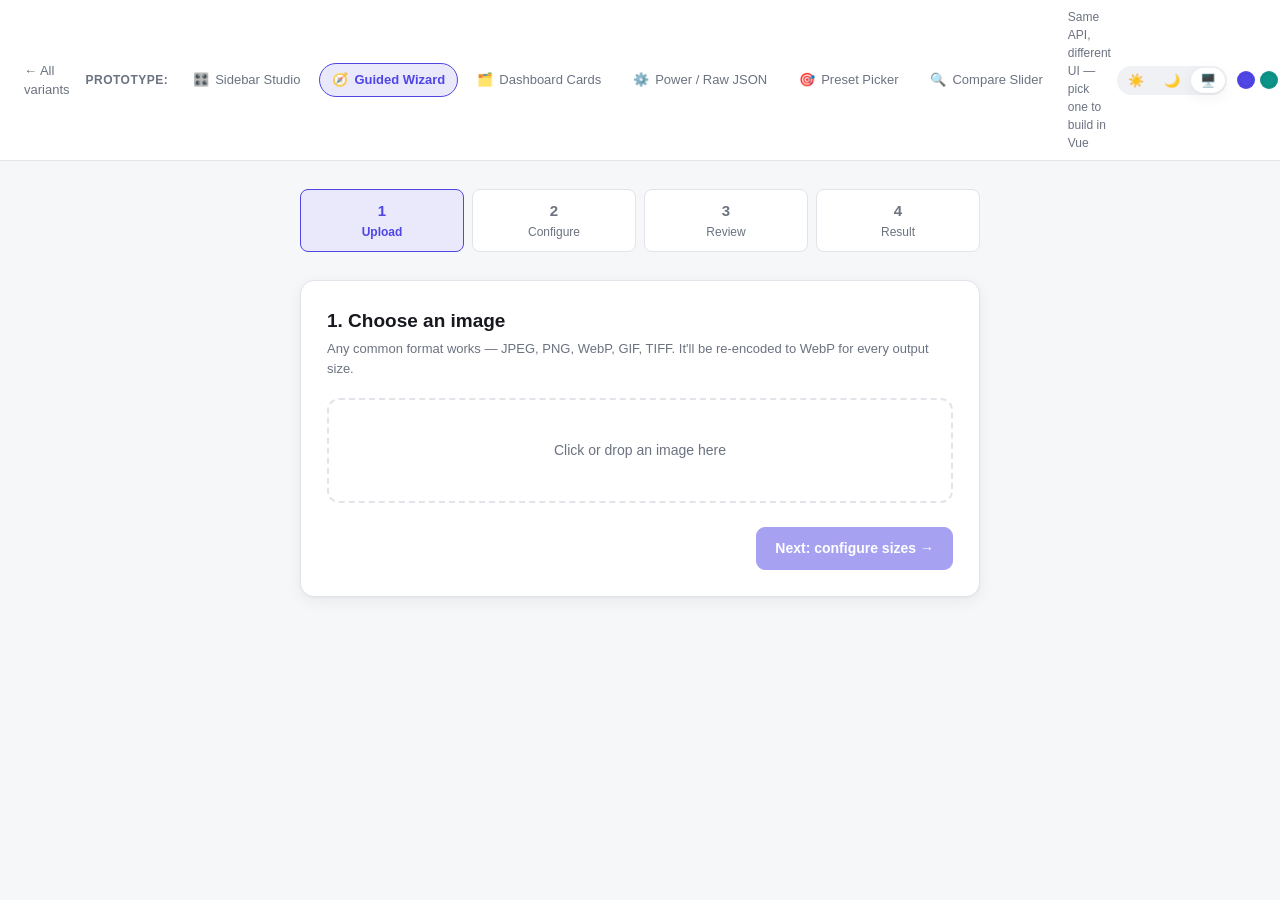
==== public/frontend/variants/v2-wizard.html @ 37bf633f "Add frontend UI: shared assets and layout variants Static frontend for the image resizer under publi" ====
<!doctype html>
<html lang="en">
<head>
<meta charset="utf-8" />
<meta name="viewport" content="width=device-width, initial-scale=1" />
<title>Guided Wizard — Image Resizer</title>
<link rel="stylesheet" href="../shared/base.css" />
<script src="../shared/theme.js"></script>
<style>
  body { padding-bottom: 60px; }
  .wrap { max-width: 720px; margin: 0 auto; padding: 28px 20px; }

  .steps { display: flex; gap: 8px; margin-bottom: 28px; }
  .step-dot {
    flex: 1;
    text-align: center;
    padding: 10px 6px;
    border-radius: 8px;
    background: var(--surface);
    border: 1px solid var(--border);
    font-size: 12px;
    color: var(--text-dim);
  }
  .step-dot.active { border-color: var(--accent); color: var(--accent); background: var(--accent-dim); font-weight: 700; }
  .step-dot.done { color: var(--success); }
  .step-dot b { display: block; font-size: 15px; }

  .panel { background: var(--surface); border: 1px solid var(--border); border-radius: 14px; padding: 26px; box-shadow: var(--shadow); }
  .panel h2 { margin: 0 0 4px; font-size: 19px; }
  .panel .hint { color: var(--text-dim); font-size: 13px; margin: 0 0 20px; }

  .dropzone {
    border: 2px dashed var(--border);
    border-radius: 12px;
    padding: 40px 20px;
    text-align: center;
    cursor: pointer;
    color: var(--text-dim);
  }
  .dropzone.drag { border-color: var(--accent); background: var(--accent-dim); color: var(--accent); }
  .dropzone img { max-height: 220px; border-radius: 8px; margin-bottom: 10px; }
  .dropzone .fname { font-size: 13px; color: var(--text); }

  .size-card {
    border: 1px solid var(--border);
    border-radius: 12px;
    padding: 16px;
    margin-bottom: 14px;
    position: relative;
  }
  .size-card .remove { position: absolute; top: 10px; right: 12px; border: none; background: none; font-size: 18px; color: var(--text-dim); cursor: pointer; }
  .size-card .remove:hover { color: var(--danger); }
  .field-row { display: grid; grid-template-columns: 1fr 1fr; gap: 12px; margin-bottom: 10px; }
  .field { display: flex; flex-direction: column; gap: 4px; }
  .field label { font-size: 12px; color: var(--text-dim); }
  .field input, .field select { border: 1px solid var(--border); border-radius: 7px; padding: 8px 10px; font-size: 14px; }
  .mode-picker { display: flex; gap: 6px; flex-wrap: wrap; }
  .mode-picker button {
    border: 1px solid var(--border); background: var(--surface); border-radius: 999px; padding: 6px 12px; font-size: 12px; cursor: pointer;
  }
  .mode-picker button.active { background: var(--accent); border-color: var(--accent); color: #fff; font-weight: 600; }
  .quality-row { display: flex; align-items: center; gap: 10px; }
  .quality-row input[type=range] { flex: 1; }
  .checkbox-row { display: flex; align-items: center; gap: 6px; margin-top: 10px; font-size: 13px; }

  .add-card-btn {
    width: 100%; border: 1.5px dashed var(--border); background: none; border-radius: 12px; padding: 14px; font-size: 13px; color: var(--text-dim); cursor: pointer;
  }
  .add-card-btn:hover { border-color: var(--accent); color: var(--accent); }

  .nav-row { display: flex; justify-content: space-between; margin-top: 24px; }
  .btn { border: 1px solid var(--border); background: var(--surface); border-radius: 9px; padding: 10px 18px; font-size: 14px; cursor: pointer; }
  .btn.primary { background: var(--accent); border-color: var(--accent); color: #fff; font-weight: 600; }
  .btn.primary:disabled { opacity: .5; }
  .btn:disabled { opacity: .4; cursor: default; }

  .review-row { display: flex; justify-content: space-between; padding: 10px 0; border-bottom: 1px solid var(--border); font-size: 13px; }
  .review-row:last-child { border-bottom: none; }

  .error-box { background: var(--danger-dim); color: var(--danger); border-radius: 8px; padding: 10px 12px; font-size: 13px; margin-top: 14px; white-space: pre-wrap; }

  .status-line { display: flex; align-items: center; gap: 10px; margin-bottom: 18px; }
  .badge { font-size: 12px; padding: 4px 11px; border-radius: 999px; font-weight: 600; }
  .badge.pending, .badge.processing { background: var(--warn-dim); color: var(--warn); }
  .badge.completed { background: var(--success-dim); color: var(--success); }
  .badge.partially_completed { background: var(--warn-dim); color: var(--warn); }
  .badge.failed, .badge.expired { background: var(--danger-dim); color: var(--danger); }
  .spinner { width: 14px; height: 14px; border: 2px solid var(--border); border-top-color: var(--accent); border-radius: 50%; animation: spin .7s linear infinite; }
  @keyframes spin { to { transform: rotate(360deg); } }
  .out-grid { display: grid; grid-template-columns: repeat(auto-fill, minmax(180px, 1fr)); gap: 12px; }
  .out-card { border: 1px solid var(--border); border-radius: 10px; overflow: hidden; }
  .out-card img { width: 100%; display: block; aspect-ratio: 1; object-fit: contain; background: var(--surface-2); }
  .out-meta { padding: 8px 10px; font-size: 12px; color: var(--text-dim); }
  .out-meta b { color: var(--text); }
</style>
</head>
<body>
  <div id="variant-bar"></div>

  <div class="wrap">
    <div class="steps" id="steps"></div>
    <div class="panel" id="panel"></div>
  </div>

<script src="../shared/api.js"></script>
<script src="../shared/switcher.js"></script>
<script src="../shared/lightbox.js"></script>
<script>
renderVariantBar('wizard');
renderThemeChanger('variant-bar');
initLightbox();

const STEP_NAMES = ['Upload', 'Configure', 'Review', 'Result'];
let step = 0;
let file = null;
let sizes = [defaultSize({ width: 800, height: 600, mode: 'cover' })];
let sizeSeq = 1;
sizes[0]._id = 0;

function renderSteps() {
  document.getElementById('steps').innerHTML = STEP_NAMES.map((name, i) => `
    <div class="step-dot ${i === step ? 'active' : i < step ? 'done' : ''}">
      <b>${i < step ? '✓' : i + 1}</b>${name}
    </div>
  `).join('');
}

function goto(n) { step = n; render(); }

function render() {
  renderSteps();
  const panel = document.getElementById('panel');
  if (step === 0) panel.innerHTML = renderUpload();
  else if (step === 1) panel.innerHTML = renderConfigure();
  else if (step === 2) panel.innerHTML = renderReview();
  else panel.innerHTML = renderResult();
  wireStep();
}

function renderUpload() {
  return `
    <h2>1. Choose an image</h2>
    <p class="hint">Any common format works — JPEG, PNG, WebP, GIF, TIFF. It'll be re-encoded to WebP for every output size.</p>
    <div class="dropzone" id="dropzone">
      ${file ? `<img id="preview" /><div class="fname" id="fname"></div>` : `Click or drop an image here`}
    </div>
    <input type="file" id="file-input" accept="image/*" style="display:none" />
    <div class="nav-row">
      <span></span>
      <button class="btn primary" id="next-btn" ${file ? '' : 'disabled'}>Next: configure sizes →</button>
    </div>
  `;
}

function renderConfigure() {
  return `
    <h2>2. Configure output sizes</h2>
    <p class="hint">Add as many target sizes as you need (up to 10 per request). Each has its own mode, quality and upscale rule.</p>
    <div id="size-cards">
      ${sizes.map(sizeCardHtml).join('')}
    </div>
    <button class="add-card-btn" id="add-size">+ Add another size</button>
    <div class="nav-row">
      <button class="btn" id="back-btn">← Back</button>
      <button class="btn primary" id="next-btn" ${sizes.length ? '' : 'disabled'}>Next: review →</button>
    </div>
  `;
}

function sizeCardHtml(s) {
  return `
  <div class="size-card" data-id="${s._id}">
    ${sizes.length > 1 ? `<button class="remove" data-remove="${s._id}">&times;</button>` : ''}
    <div class="field-row">
      <div class="field"><label>Width (px)</label><input type="number" min="1" data-field="width" data-id="${s._id}" value="${s.width}" /></div>
      <div class="field"><label>Height (px)</label><input type="number" min="1" data-field="height" data-id="${s._id}" value="${s.height}" /></div>
    </div>
    <div class="field" style="margin-bottom:10px">
      <label>Fit mode</label>
      <div class="mode-picker">
        ${MODES.map(m => `<button type="button" data-mode="${m}" data-id="${s._id}" class="${m === s.mode ? 'active' : ''}">${m}</button>`).join('')}
      </div>
    </div>
    <div class="field">
      <label>Quality (${s.quality})</label>
      <div class="quality-row"><input type="range" min="0" max="100" data-field="quality" data-id="${s._id}" value="${s.quality}" /></div>
    </div>
    <div class="checkbox-row">
      <input type="checkbox" data-field="allow_upscale" data-id="${s._id}" ${s.allow_upscale ? 'checked' : ''} id="up-${s._id}" />
      <label for="up-${s._id}">Allow upscaling past the source's native size</label>
    </div>
  </div>`;
}

function renderReview() {
  return `
    <h2>3. Review &amp; submit</h2>
    <p class="hint">${file.name} (${bytesToSize(file.size)}) → ${sizes.length} output${sizes.length > 1 ? 's' : ''}.</p>
    ${sizes.map(s => `
      <div class="review-row">
        <span><b>${s.width}×${s.height}</b> · ${s.mode}</span>
        <span>q${s.quality} ${s.allow_upscale ? '· upscale ok' : ''}</span>
      </div>
    `).join('')}
    <div id="review-error"></div>
    <div class="nav-row">
      <button class="btn" id="back-btn">← Back</button>
      <button class="btn primary" id="submit-btn">Upload &amp; process →</button>
    </div>
  `;
}

function renderResult() {
  return `
    <div class="status-line" id="status-line">
      <span class="spinner"></span><span class="badge pending">pending</span><span>Request #${window.__reqId}</span>
    </div>
    <div class="out-grid" id="out-grid"></div>
    <div id="result-error"></div>
    <div class="nav-row">
      <button class="btn" id="restart-btn">Start a new request</button>
      <span></span>
    </div>
  `;
}

function wireStep() {
  if (step === 0) {
    const dz = document.getElementById('dropzone');
    const input = document.getElementById('file-input');
    dz.addEventListener('click', () => input.click());
    ['dragover'].forEach(e => dz.addEventListener(e, ev => { ev.preventDefault(); dz.classList.add('drag'); }));
    ['dragleave', 'drop'].forEach(e => dz.addEventListener(e, ev => { ev.preventDefault(); dz.classList.remove('drag'); }));
    dz.addEventListener('drop', e => setFile(e.dataTransfer.files[0]));
    input.addEventListener('change', e => setFile(e.target.files[0]));
    if (file) {
      const reader = new FileReader();
      reader.onload = () => document.getElementById('preview').src = reader.result;
      reader.readAsDataURL(file);
      document.getElementById('fname').textContent = `${file.name} · ${bytesToSize(file.size)}`;
    }
    document.getElementById('next-btn').addEventListener('click', () => goto(1));
  } else if (step === 1) {
    document.getElementById('back-btn').addEventListener('click', () => goto(0));
    document.getElementById('next-btn').addEventListener('click', () => goto(2));
    document.getElementById('add-size').addEventListener('click', () => {
      sizes.push({ ...defaultSize(), _id: ++sizeSeq });
      render();
    });
    document.querySelectorAll('[data-remove]').forEach(btn => btn.addEventListener('click', () => {
      sizes = sizes.filter(s => s._id !== Number(btn.dataset.remove));
      render();
    }));
    document.querySelectorAll('[data-mode]').forEach(btn => btn.addEventListener('click', () => {
      const s = sizes.find(s => s._id === Number(btn.dataset.id));
      s.mode = btn.dataset.mode;
      render();
    }));
    document.querySelectorAll('[data-field]').forEach(el => el.addEventListener('input', () => {
      const s = sizes.find(s => s._id === Number(el.dataset.id));
      const f = el.dataset.field;
      if (f === 'allow_upscale') s[f] = el.checked;
      else if (f === 'quality' || f === 'width' || f === 'height') s[f] = Number(el.value);
      if (f === 'quality') el.closest('.size-card').querySelector('label').textContent = `Quality (${s.quality})`;
    }));
  } else if (step === 2) {
    document.getElementById('back-btn').addEventListener('click', () => goto(1));
    document.getElementById('submit-btn').addEventListener('click', submit);
  } else if (step === 3) {
    document.getElementById('restart-btn').addEventListener('click', () => {
      file = null; sizes = [{ ...defaultSize(), _id: 0 }]; sizeSeq = 0; window.__reqId = null;
      goto(0);
    });
  }
}

function setFile(f) {
  if (!f) return;
  file = f;
  render();
}

async function submit() {
  const btn = document.getElementById('submit-btn');
  const errBox = document.getElementById('review-error');
  btn.disabled = true; btn.textContent = 'Uploading…';
  const payload = sizes.map(({ width, height, mode, quality, allow_upscale }) => ({ width, height, mode, quality, allow_upscale }));
  try {
    const { id } = await submitImage(file, payload);
    saveHistoryEntry({ id, createdAt: new Date().toISOString(), sizes: payload });
    window.__reqId = id;
    goto(3);
    pollImageRequest(id, { onUpdate: renderStatus }).catch(e => {
      document.getElementById('result-error').innerHTML = `<div class="error-box">${e.message}</div>`;
    });
  } catch (e) {
    errBox.innerHTML = `<div class="error-box">${e.message}${e.errors ? '\n' + JSON.stringify(e.errors, null, 2) : ''}</div>`;
    btn.disabled = false; btn.textContent = 'Upload & process →';
  }
}

function renderStatus(detail) {
  const done = ['completed', 'partially_completed', 'failed', 'expired'].includes(detail.status);
  document.getElementById('status-line').innerHTML = `
    ${done ? '' : '<span class="spinner"></span>'}
    <span class="badge ${detail.status}">${statusLabel(detail.status)}</span>
    <span>Request #${detail.id}${detail.source_image ? ` · source ${detail.source_image.width}×${detail.source_image.height}` : ''}</span>
  `;
  const images = detail.images || [];
  const outGrid = document.getElementById('out-grid');
  outGrid.innerHTML = images.map((img, i) => `
    <div class="out-card">
      <img class="lb-trigger" src="${img.url}" loading="lazy" data-idx="${i}" />
      <div class="out-meta"><b>${img.width}×${img.height}</b> · ${img.mode}<br>${img.format} · ${bytesToSize(img.file_size)}</div>
    </div>
  `).join('');
  outGrid.querySelectorAll('.lb-trigger').forEach(el => {
    el.addEventListener('click', () => openLightbox(images, Number(el.dataset.idx)));
  });
  if (detail.errors && detail.errors.length) {
    document.getElementById('result-error').innerHTML = `<div class="error-box">${detail.errors.map(e => `${e.width}×${e.height}: ${e.message}`).join('\n')}</div>`;
  }
  if (done) updateHistoryEntry(detail.id, { status: detail.status });
}

render();
</script>
</body>
</html>
---- public/frontend/shared/base.css ----
/* Shared reset + variant-switcher bar + theme system, included by every variant. */
:root {
  --bg: #f6f7f9;
  --surface: #ffffff;
  --surface-2: #f0f1f4;
  --border: #e2e4e9;
  --text: #16181d;
  --text-dim: #6b7280;
  --accent: #4f46e5;
  --danger: #dc2626;
  --success: #16a34a;
  --warn: #d97706;
  --radius: 10px;
  --shadow: 0 1px 2px rgba(16,18,20,.04), 0 4px 16px rgba(16,18,20,.06);
  color-scheme: light;
  /* "dim" tints are derived from the accent/status colour + current surface, so both
     dark mode and a custom accent (see shared/theme.js) recolour them automatically. */
  --accent-dim: color-mix(in srgb, var(--accent) 12%, var(--surface));
  --danger-dim: color-mix(in srgb, var(--danger) 10%, var(--surface));
  --success-dim: color-mix(in srgb, var(--success) 10%, var(--surface));
  --warn-dim: color-mix(in srgb, var(--warn) 12%, var(--surface));
}

/* Dark mode: either the OS preference (data-theme unset/"system"), or an explicit choice. */
@media (prefers-color-scheme: dark) {
  :root:not([data-theme="light"]) {
    --bg: #0e1013;
    --surface: #181b20;
    --surface-2: #21252c;
    --border: #2e333c;
    --text: #e7e9ee;
    --text-dim: #9aa1ad;
    --shadow: 0 1px 2px rgba(0,0,0,.2), 0 4px 20px rgba(0,0,0,.35);
    color-scheme: dark;
  }
}
:root[data-theme="dark"] {
  --bg: #0e1013;
  --surface: #181b20;
  --surface-2: #21252c;
  --border: #2e333c;
  --text: #e7e9ee;
  --text-dim: #9aa1ad;
  --shadow: 0 1px 2px rgba(0,0,0,.2), 0 4px 20px rgba(0,0,0,.35);
  color-scheme: dark;
}

* { box-sizing: border-box; }
html, body { margin: 0; padding: 0; }
body {
  background: var(--bg);
  color: var(--text);
  font: 14px/1.5 -apple-system, BlinkMacSystemFont, "Segoe UI", Inter, Roboto, sans-serif;
}
button, input, select { font: inherit; color: inherit; }
img { max-width: 100%; }

/* --- Variant switcher bar --- */
#variant-bar {
  position: sticky;
  top: 0;
  z-index: 100;
  display: flex;
  align-items: center;
  gap: 6px;
  padding: 8px 14px;
  background: var(--surface);
  border-bottom: 1px solid var(--border);
  overflow-x: auto;
}
#variant-bar .vb-label {
  font-size: 12px;
  font-weight: 600;
  color: var(--text-dim);
  text-transform: uppercase;
  letter-spacing: .04em;
  margin-right: 6px;
  white-space: nowrap;
}
#variant-bar a.vb-tab {
  display: inline-flex;
  align-items: center;
  gap: 6px;
  padding: 6px 12px;
  border-radius: 999px;
  text-decoration: none;
  color: var(--text-dim);
  font-size: 13px;
  white-space: nowrap;
  border: 1px solid transparent;
}
#variant-bar a.vb-tab:hover { background: var(--surface-2); color: var(--text); }
#variant-bar a.vb-tab.active {
  background: var(--accent-dim);
  color: var(--accent);
  border-color: var(--accent);
  font-weight: 600;
}
#variant-bar .vb-spacer { flex: 1; }
#variant-bar .vb-home {
  color: var(--text-dim);
  text-decoration: none;
  font-size: 13px;
  padding: 6px 10px;
}
#variant-bar .vb-home:hover { color: var(--text); }

/* --- Lightbox (full image viewer), shared by every variant --- */
.lb-trigger { cursor: zoom-in; }
#lightbox-overlay {
  position: fixed;
  inset: 0;
  z-index: 1000;
  background: rgba(10, 11, 14, .82);
  display: flex;
  align-items: center;
  justify-content: center;
  padding: 32px;
}
#lightbox-overlay[hidden] { display: none; }
#lightbox-overlay .lb-stage {
  max-width: min(1100px, 100%);
  max-height: 100%;
  display: flex;
  flex-direction: column;
  align-items: center;
  gap: 14px;
}
#lightbox-overlay img {
  max-width: 100%;
  max-height: 72vh;
  border-radius: 10px;
  background: repeating-conic-gradient(#2a2d33 0% 25%, #23262b 0% 50%) 50% / 20px 20px;
  box-shadow: 0 12px 40px rgba(0,0,0,.5);
}
#lightbox-overlay .lb-meta {
  display: flex;
  align-items: center;
  gap: 14px;
  color: #e7e9ee;
  font-size: 13px;
  flex-wrap: wrap;
  justify-content: center;
}
#lightbox-overlay .lb-meta b { color: #fff; }
#lightbox-overlay .lb-meta a {
  color: #cfd3ff;
  text-decoration: none;
  border: 1px solid rgba(255,255,255,.25);
  padding: 5px 12px;
  border-radius: 999px;
}
#lightbox-overlay .lb-meta a:hover { background: rgba(255,255,255,.1); }
#lightbox-overlay .lb-close {
  position: absolute;
  top: 18px;
  right: 22px;
  background: none;
  border: none;
  color: #fff;
  font-size: 28px;
  line-height: 1;
  cursor: pointer;
  opacity: .8;
}
#lightbox-overlay .lb-close:hover { opacity: 1; }
#lightbox-overlay .lb-nav {
  position: absolute;
  top: 50%;
  transform: translateY(-50%);
  background: rgba(255,255,255,.08);
  border: none;
  color: #fff;
  font-size: 22px;
  width: 44px;
  height: 44px;
  border-radius: 50%;
  cursor: pointer;
}
#lightbox-overlay .lb-nav:hover { background: rgba(255,255,255,.18); }
#lightbox-overlay .lb-nav.prev { left: 18px; }
#lightbox-overlay .lb-nav.next { right: 18px; }
#lightbox-overlay .lb-count { color: rgba(255,255,255,.6); font-size: 12px; }

/* --- Theme changer, shared by every variant + the index gallery --- */
.theme-changer {
  display: flex;
  align-items: center;
  gap: 10px;
  flex: 0 0 auto;
}
.theme-changer .tc-modes {
  display: flex;
  align-items: center;
  gap: 2px;
  background: var(--surface-2);
  border-radius: 999px;
  padding: 2px;
}
.theme-changer .tc-modes button {
  border: none;
  background: none;
  color: var(--text-dim);
  font-size: 13px;
  line-height: 1;
  padding: 6px 9px;
  border-radius: 999px;
  cursor: pointer;
}
.theme-changer .tc-modes button.active {
  background: var(--surface);
  color: var(--text);
  box-shadow: var(--shadow);
}
.theme-changer .tc-accents {
  display: flex;
  align-items: center;
  gap: 5px;
}
.theme-changer .tc-swatch {
  width: 18px;
  height: 18px;
  border-radius: 50%;
  border: 2px solid transparent;
  cursor: pointer;
  padding: 0;
  box-shadow: inset 0 0 0 1px rgba(0,0,0,.08);
}
.theme-changer .tc-swatch.active {
  border-color: var(--text);
}
.theme-changer .tc-swatch.custom {
  background: conic-gradient(red, yellow, lime, cyan, blue, magenta, red);
  position: relative;
}
.theme-changer .tc-swatch.custom input[type=color] {
  position: absolute;
  inset: 0;
  opacity: 0;
  cursor: pointer;
  width: 100%;
  height: 100%;
}

/* Floating placement for pages (like index.html) that have no #variant-bar to dock into. */
.theme-changer.floating {
  position: fixed;
  top: 14px;
  right: 16px;
  z-index: 90;
  background: var(--surface);
  border: 1px solid var(--border);
  border-radius: 999px;
  padding: 6px 10px;
  box-shadow: var(--shadow);
}
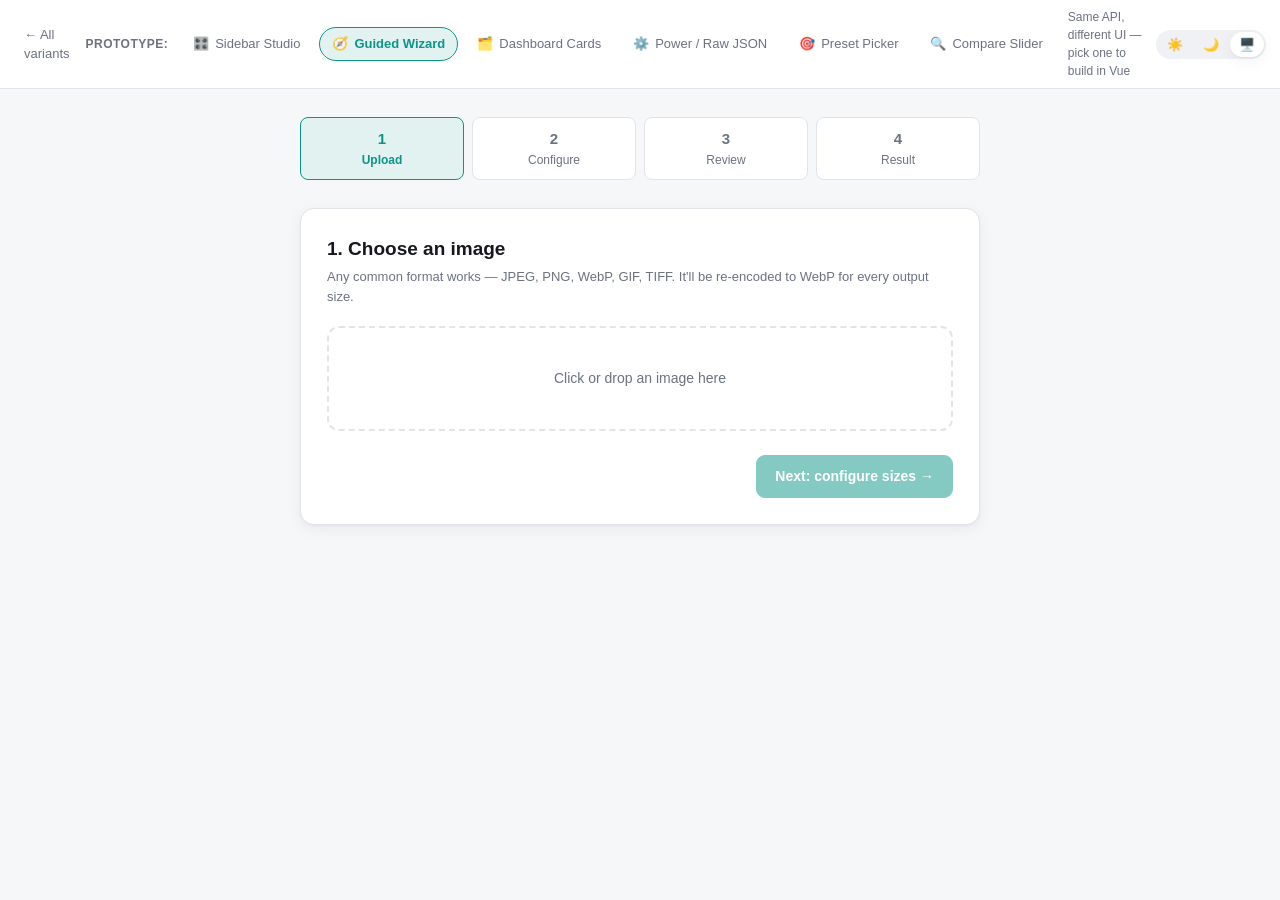
==== commit 3f66858e: "Static demo frontend tweaks: fixed teal accent, per-variant start-over - shared/base.css, shared/the" ====
--- a/public/frontend/variants/v2-wizard.html
+++ b/public/frontend/variants/v2-wizard.html
@@ -161,7 +161,10 @@
     </div>
     <button class="add-card-btn" id="add-size">+ Add another size</button>
     <div class="nav-row">
-      <button class="btn" id="back-btn">← Back</button>
+      <div style="display:flex;gap:8px">
+        <button class="btn" id="back-btn">← Back</button>
+        <button class="btn" id="start-over-btn" title="Clear the uploaded image and start over from step 1 (keeps any previous request results)">Start over</button>
+      </div>
       <button class="btn primary" id="next-btn" ${sizes.length ? '' : 'disabled'}>Next: review →</button>
     </div>
   `;
@@ -246,6 +249,13 @@
     document.getElementById('add-size').addEventListener('click', () => {
       sizes.push({ ...defaultSize(), _id: ++sizeSeq });
       render();
+    });
+    // "Start over": clears the uploaded image and sizes, then jumps back to step 1 —
+    // same reset the "Start a new request" button does from the result step. Any
+    // earlier request results (localStorage history) are untouched.
+    document.getElementById('start-over-btn').addEventListener('click', () => {
+      file = null; sizes = [{ ...defaultSize(), _id: 0 }]; sizeSeq = 0; window.__reqId = null;
+      goto(0);
     });
     document.querySelectorAll('[data-remove]').forEach(btn => btn.addEventListener('click', () => {
       sizes = sizes.filter(s => s._id !== Number(btn.dataset.remove));
--- a/public/frontend/shared/base.css
+++ b/public/frontend/shared/base.css
@@ -6,15 +6,15 @@
   --border: #e2e4e9;
   --text: #16181d;
   --text-dim: #6b7280;
-  --accent: #4f46e5;
+  --accent: #0d9488;
   --danger: #dc2626;
   --success: #16a34a;
   --warn: #d97706;
   --radius: 10px;
   --shadow: 0 1px 2px rgba(16,18,20,.04), 0 4px 16px rgba(16,18,20,.06);
   color-scheme: light;
-  /* "dim" tints are derived from the accent/status colour + current surface, so both
-     dark mode and a custom accent (see shared/theme.js) recolour them automatically. */
+  /* "dim" tints are derived from the accent/status colour + current surface, so dark
+     mode recolours them automatically. */
   --accent-dim: color-mix(in srgb, var(--accent) 12%, var(--surface));
   --danger-dim: color-mix(in srgb, var(--danger) 10%, var(--surface));
   --success-dim: color-mix(in srgb, var(--success) 10%, var(--surface));
@@ -212,36 +212,6 @@
   color: var(--text);
   box-shadow: var(--shadow);
 }
-.theme-changer .tc-accents {
-  display: flex;
-  align-items: center;
-  gap: 5px;
-}
-.theme-changer .tc-swatch {
-  width: 18px;
-  height: 18px;
-  border-radius: 50%;
-  border: 2px solid transparent;
-  cursor: pointer;
-  padding: 0;
-  box-shadow: inset 0 0 0 1px rgba(0,0,0,.08);
-}
-.theme-changer .tc-swatch.active {
-  border-color: var(--text);
-}
-.theme-changer .tc-swatch.custom {
-  background: conic-gradient(red, yellow, lime, cyan, blue, magenta, red);
-  position: relative;
-}
-.theme-changer .tc-swatch.custom input[type=color] {
-  position: absolute;
-  inset: 0;
-  opacity: 0;
-  cursor: pointer;
-  width: 100%;
-  height: 100%;
-}
-
 /* Floating placement for pages (like index.html) that have no #variant-bar to dock into. */
 .theme-changer.floating {
   position: fixed;
